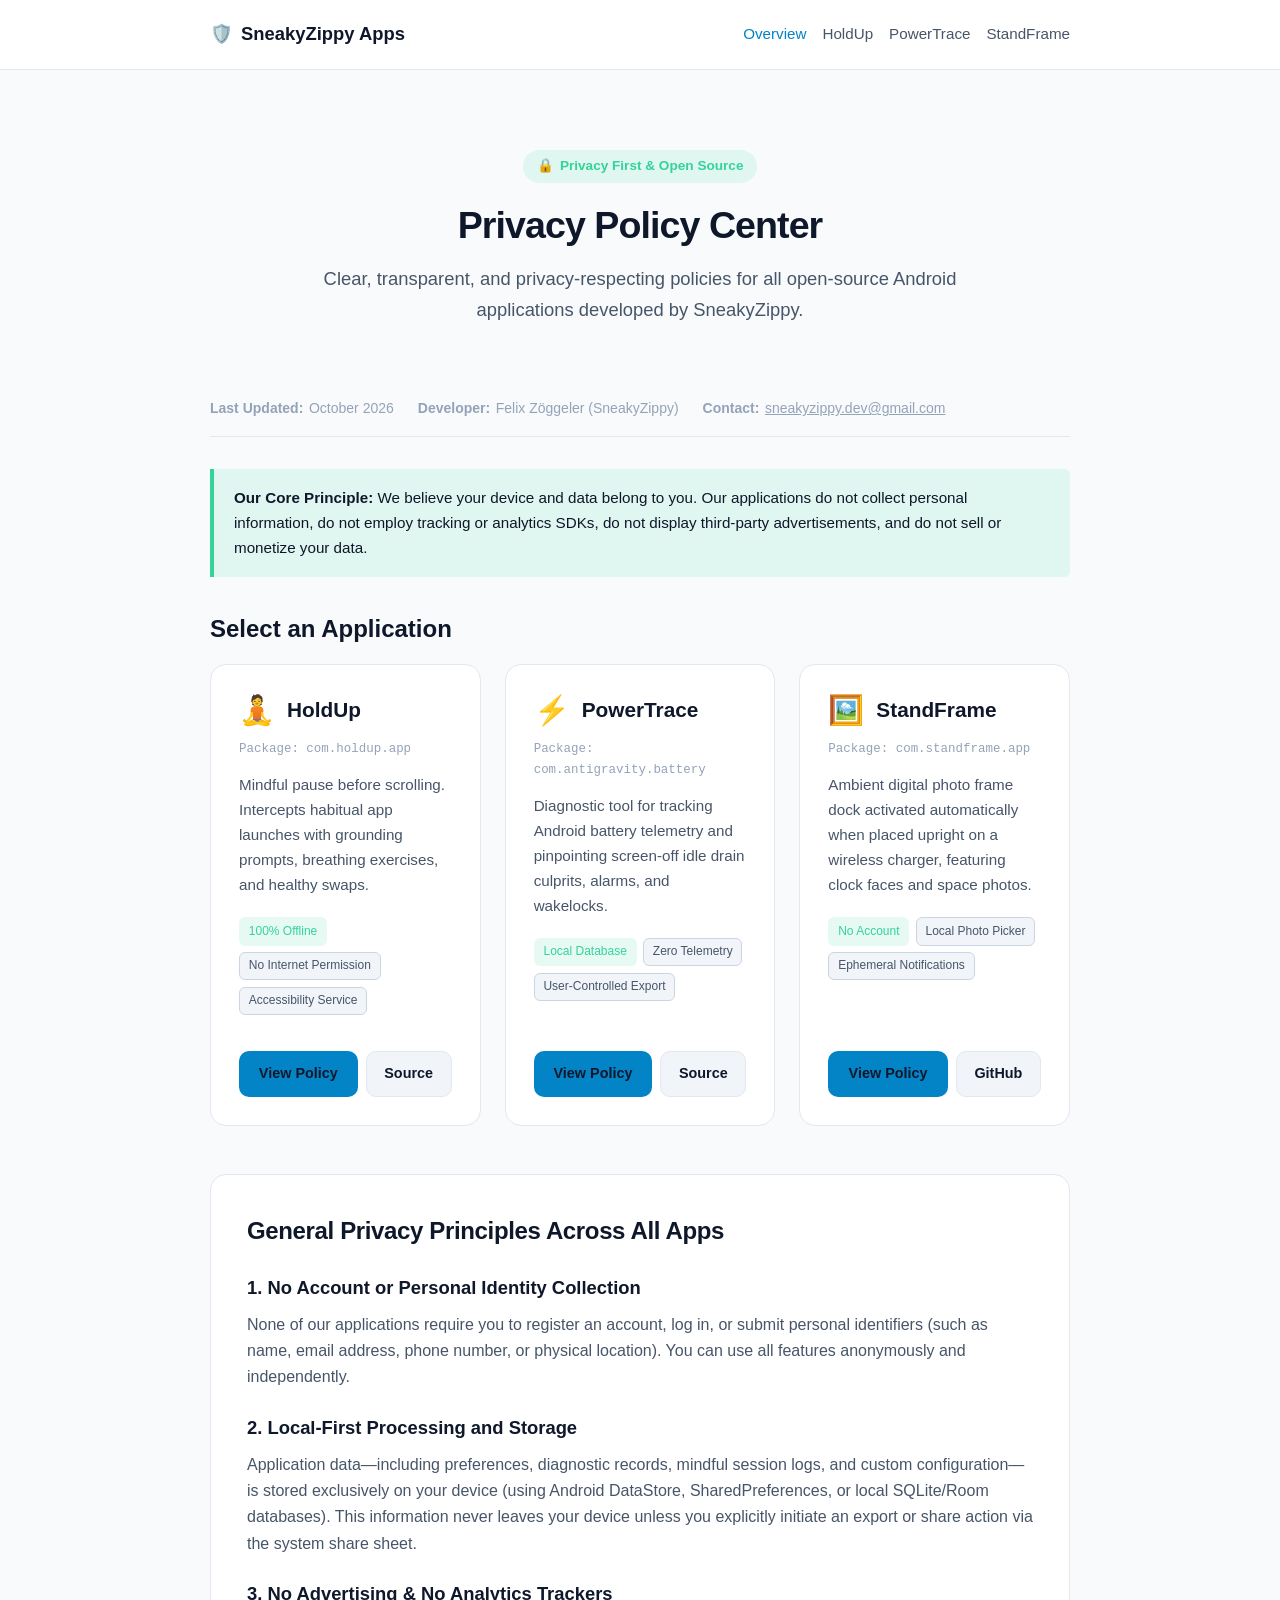
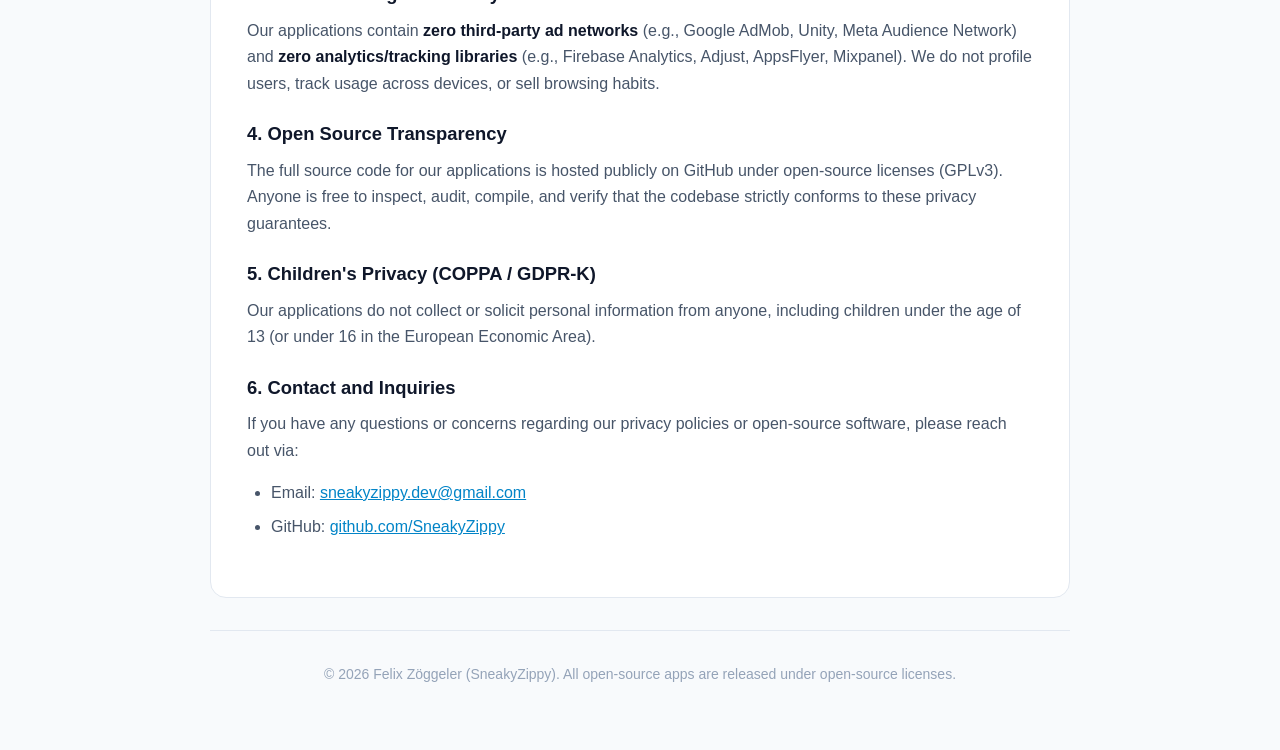
==== index.html @ 9aba6a36 "Set up privacy policy GitHub Page for HoldUp, PowerTrace, and StandFrame" ====
<!DOCTYPE html>
<html lang="en">
<head>
  <meta charset="UTF-8">
  <meta name="viewport" content="width=device-width, initial-scale=1.0">
  <title>Privacy Policies | SneakyZippy Apps</title>
  <meta name="description" content="Privacy policies for open-source Android applications developed by SneakyZippy. Privacy-first, local storage, zero tracking.">
  <link rel="stylesheet" href="style.css">
</head>
<body>

  <header class="site-header">
    <div class="header-container">
      <a href="index.html" class="brand">
        <span>🛡️</span>
        <span>SneakyZippy Apps</span>
      </a>
      <nav>
        <ul class="nav-links">
          <li><a href="index.html" class="active">Overview</a></li>
          <li><a href="holdup.html">HoldUp</a></li>
          <li><a href="powertrace.html">PowerTrace</a></li>
          <li><a href="standframe.html">StandFrame</a></li>
        </ul>
      </nav>
    </div>
  </header>

  <main class="container">
    <section class="hero">
      <div class="hero-pill">
        <span>🔒</span> Privacy First &amp; Open Source
      </div>
      <h1>Privacy Policy Center</h1>
      <p>
        Clear, transparent, and privacy-respecting policies for all open-source Android applications developed by SneakyZippy.
      </p>
    </section>

    <div class="meta-bar">
      <span><strong>Last Updated:</strong> October 2026</span>
      <span><strong>Developer:</strong> Felix Z&ouml;ggeler (SneakyZippy)</span>
      <span><strong>Contact:</strong> <a href="mailto:sneakyzippy.dev@gmail.com" style="color: inherit;">sneakyzippy.dev@gmail.com</a></span>
    </div>

    <div class="callout callout-success">
      <p>
        <strong>Our Core Principle:</strong> We believe your device and data belong to you. Our applications do not collect personal information, do not employ tracking or analytics SDKs, do not display third-party advertisements, and do not sell or monetize your data.
      </p>
    </div>

    <h2 style="font-size: 1.5rem; margin: 2rem 0 1rem;">Select an Application</h2>
    <div class="card-grid">

      <!-- HoldUp Card -->
      <article class="app-card">
        <div>
          <div class="app-card-header">
            <span class="app-icon">🧘</span>
            <div>
              <h3>HoldUp</h3>
            </div>
          </div>
          <div class="app-id">Package: com.holdup.app</div>
          <p class="app-desc">
            Mindful pause before scrolling. Intercepts habitual app launches with grounding prompts, breathing exercises, and healthy swaps.
          </p>
          <div class="app-badges">
            <span class="badge success">100% Offline</span>
            <span class="badge">No Internet Permission</span>
            <span class="badge">Accessibility Service</span>
          </div>
        </div>
        <div style="display: flex; gap: 0.5rem; margin-top: 1rem;">
          <a href="holdup.html" class="btn btn-primary" style="flex: 1;">View Policy</a>
          <a href="https://github.com/SneakyZippy/HoldUp" class="btn btn-secondary" target="_blank" rel="noopener">Source</a>
        </div>
      </article>

      <!-- PowerTrace Card -->
      <article class="app-card">
        <div>
          <div class="app-card-header">
            <span class="app-icon">⚡</span>
            <div>
              <h3>PowerTrace</h3>
            </div>
          </div>
          <div class="app-id">Package: com.antigravity.battery</div>
          <p class="app-desc">
            Diagnostic tool for tracking Android battery telemetry and pinpointing screen-off idle drain culprits, alarms, and wakelocks.
          </p>
          <div class="app-badges">
            <span class="badge success">Local Database</span>
            <span class="badge">Zero Telemetry</span>
            <span class="badge">User-Controlled Export</span>
          </div>
        </div>
        <div style="display: flex; gap: 0.5rem; margin-top: 1rem;">
          <a href="powertrace.html" class="btn btn-primary" style="flex: 1;">View Policy</a>
          <a href="https://github.com/SneakyZippy/PowerTrace" class="btn btn-secondary" target="_blank" rel="noopener">Source</a>
        </div>
      </article>

      <!-- StandFrame Card -->
      <article class="app-card">
        <div>
          <div class="app-card-header">
            <span class="app-icon">🖼️</span>
            <div>
              <h3>StandFrame</h3>
            </div>
          </div>
          <div class="app-id">Package: com.standframe.app</div>
          <p class="app-desc">
            Ambient digital photo frame dock activated automatically when placed upright on a wireless charger, featuring clock faces and space photos.
          </p>
          <div class="app-badges">
            <span class="badge success">No Account</span>
            <span class="badge">Local Photo Picker</span>
            <span class="badge">Ephemeral Notifications</span>
          </div>
        </div>
        <div style="display: flex; gap: 0.5rem; margin-top: 1rem;">
          <a href="standframe.html" class="btn btn-primary" style="flex: 1;">View Policy</a>
          <a href="https://github.com/SneakyZippy" class="btn btn-secondary" target="_blank" rel="noopener">GitHub</a>
        </div>
      </article>

    </div>

    <section class="content-box">
      <h2>General Privacy Principles Across All Apps</h2>

      <h3>1. No Account or Personal Identity Collection</h3>
      <p>
        None of our applications require you to register an account, log in, or submit personal identifiers (such as name, email address, phone number, or physical location). You can use all features anonymously and independently.
      </p>

      <h3>2. Local-First Processing and Storage</h3>
      <p>
        Application data—including preferences, diagnostic records, mindful session logs, and custom configuration—is stored exclusively on your device (using Android DataStore, SharedPreferences, or local SQLite/Room databases). This information never leaves your device unless you explicitly initiate an export or share action via the system share sheet.
      </p>

      <h3>3. No Advertising &amp; No Analytics Trackers</h3>
      <p>
        Our applications contain <strong>zero third-party ad networks</strong> (e.g., Google AdMob, Unity, Meta Audience Network) and <strong>zero analytics/tracking libraries</strong> (e.g., Firebase Analytics, Adjust, AppsFlyer, Mixpanel). We do not profile users, track usage across devices, or sell browsing habits.
      </p>

      <h3>4. Open Source Transparency</h3>
      <p>
        The full source code for our applications is hosted publicly on GitHub under open-source licenses (GPLv3). Anyone is free to inspect, audit, compile, and verify that the codebase strictly conforms to these privacy guarantees.
      </p>

      <h3>5. Children's Privacy (COPPA / GDPR-K)</h3>
      <p>
        Our applications do not collect or solicit personal information from anyone, including children under the age of 13 (or under 16 in the European Economic Area).
      </p>

      <h3>6. Contact and Inquiries</h3>
      <p>
        If you have any questions or concerns regarding our privacy policies or open-source software, please reach out via:
      </p>
      <ul>
        <li>Email: <a href="mailto:sneakyzippy.dev@gmail.com" style="color: var(--accent);">sneakyzippy.dev@gmail.com</a></li>
        <li>GitHub: <a href="https://github.com/SneakyZippy" target="_blank" rel="noopener" style="color: var(--accent);">github.com/SneakyZippy</a></li>
      </ul>
    </section>
  </main>

  <footer class="site-footer container">
    <p>&copy; 2026 Felix Z&ouml;ggeler (SneakyZippy). All open-source apps are released under open-source licenses.</p>
  </footer>

</body>
</html>
---- style.css ----
:root {
  --font-family: -apple-system, BlinkMacSystemFont, "Segoe UI", Roboto, Oxygen-Sans, Ubuntu, Cantarell, "Helvetica Neue", sans-serif;
  --bg-primary: #0f141c;
  --bg-surface: #182232;
  --bg-surface-elevated: #223046;
  --border-color: #2c3e55;
  --text-primary: #f0f4f8;
  --text-secondary: #9bb0c6;
  --text-muted: #62788e;
  --accent: #38bdf8;
  --accent-hover: #0284c7;
  --accent-soft: rgba(56, 189, 248, 0.12);
  --success: #34d399;
  --success-soft: rgba(52, 211, 153, 0.12);
  --badge-bg: #1e293b;
  --badge-border: #334155;
  --shadow: 0 4px 20px -2px rgba(0, 0, 0, 0.5);
  --radius-lg: 16px;
  --radius-md: 10px;
  --radius-sm: 6px;
  --max-width: 860px;
}

@media (prefers-color-scheme: light) {
  :root {
    --bg-primary: #f8fafc;
    --bg-surface: #ffffff;
    --bg-surface-elevated: #f1f5f9;
    --border-color: #e2e8f0;
    --text-primary: #0f172a;
    --text-secondary: #475569;
    --text-muted: #94a3b8;
    --accent: #0284c7;
    --accent-hover: #0369a1;
    --accent-soft: rgba(2, 132, 199, 0.08);
    --badge-bg: #f1f5f9;
    --badge-border: #cbd5e1;
    --shadow: 0 4px 20px -2px rgba(15, 23, 42, 0.08);
  }
}

*, *::before, *::after {
  box-sizing: border-box;
  margin: 0;
  padding: 0;
}

body {
  font-family: var(--font-family);
  background-color: var(--bg-primary);
  color: var(--text-primary);
  line-height: 1.65;
  -webkit-font-smoothing: antialiased;
  padding: 0 1.25rem 4rem;
}

.site-header {
  border-bottom: 1px solid var(--border-color);
  background-color: var(--bg-surface);
  margin: 0 -1.25rem 2.5rem;
  padding: 1.2rem 1.25rem;
}

.header-container {
  max-width: var(--max-width);
  margin: 0 auto;
  display: flex;
  justify-content: space-between;
  align-items: center;
  gap: 1rem;
}

.brand {
  font-weight: 700;
  font-size: 1.15rem;
  color: var(--text-primary);
  text-decoration: none;
  display: flex;
  align-items: center;
  gap: 0.5rem;
}

.brand:hover {
  color: var(--accent);
}

.nav-links {
  display: flex;
  gap: 1rem;
  align-items: center;
  list-style: none;
}

.nav-links a {
  color: var(--text-secondary);
  text-decoration: none;
  font-size: 0.95rem;
  font-weight: 500;
  transition: color 0.15s ease;
}

.nav-links a:hover,
.nav-links a.active {
  color: var(--accent);
}

.container {
  max-width: var(--max-width);
  margin: 0 auto;
}

.hero {
  text-align: center;
  padding: 2.5rem 0 3rem;
}

.hero-pill {
  display: inline-flex;
  align-items: center;
  gap: 0.4rem;
  font-size: 0.85rem;
  font-weight: 600;
  color: var(--success);
  background: var(--success-soft);
  padding: 0.35rem 0.85rem;
  border-radius: 9999px;
  margin-bottom: 1.25rem;
}

.hero h1 {
  font-size: 2.35rem;
  font-weight: 800;
  letter-spacing: -0.025em;
  line-height: 1.2;
  margin-bottom: 1rem;
}

.hero p {
  font-size: 1.15rem;
  color: var(--text-secondary);
  max-width: 640px;
  margin: 0 auto;
}

.meta-bar {
  display: flex;
  flex-wrap: wrap;
  gap: 0.75rem 1.5rem;
  font-size: 0.875rem;
  color: var(--text-muted);
  margin: 1.5rem 0 2rem;
  padding-bottom: 1rem;
  border-bottom: 1px solid var(--border-color);
}

.meta-bar span {
  display: inline-flex;
  align-items: center;
  gap: 0.35rem;
}

.card-grid {
  display: grid;
  grid-template-columns: repeat(auto-fit, minmax(260px, 1fr));
  gap: 1.5rem;
  margin-bottom: 3rem;
}

.app-card {
  background: var(--bg-surface);
  border: 1px solid var(--border-color);
  border-radius: var(--radius-lg);
  padding: 1.75rem;
  transition: transform 0.18s ease, border-color 0.18s ease, box-shadow 0.18s ease;
  display: flex;
  flex-direction: column;
  justify-content: space-between;
}

.app-card:hover {
  transform: translateY(-3px);
  border-color: var(--accent);
  box-shadow: var(--shadow);
}

.app-card-header {
  display: flex;
  align-items: center;
  gap: 0.75rem;
  margin-bottom: 0.75rem;
}

.app-icon {
  font-size: 1.8rem;
  line-height: 1;
}

.app-card h3 {
  font-size: 1.3rem;
  font-weight: 700;
}

.app-id {
  font-family: ui-monospace, SFMono-Regular, Menlo, Monaco, Consolas, monospace;
  font-size: 0.78rem;
  color: var(--text-muted);
  margin-bottom: 0.75rem;
}

.app-desc {
  font-size: 0.95rem;
  color: var(--text-secondary);
  margin-bottom: 1.25rem;
  flex-grow: 1;
}

.app-badges {
  display: flex;
  flex-wrap: wrap;
  gap: 0.4rem;
  margin-bottom: 1.25rem;
}

.badge {
  font-size: 0.75rem;
  font-weight: 500;
  padding: 0.2rem 0.55rem;
  border-radius: var(--radius-sm);
  background: var(--badge-bg);
  border: 1px solid var(--badge-border);
  color: var(--text-secondary);
}

.badge.success {
  background: var(--success-soft);
  color: var(--success);
  border-color: transparent;
}

.btn {
  display: inline-flex;
  align-items: center;
  justify-content: center;
  gap: 0.4rem;
  padding: 0.65rem 1.1rem;
  border-radius: var(--radius-md);
  font-weight: 600;
  font-size: 0.9rem;
  text-decoration: none;
  cursor: pointer;
  transition: background 0.15s ease, color 0.15s ease;
  border: none;
}

.btn-primary {
  background: var(--accent);
  color: #0f172a;
}

.btn-primary:hover {
  background: var(--accent-hover);
  color: #ffffff;
}

.btn-secondary {
  background: var(--bg-surface-elevated);
  color: var(--text-primary);
  border: 1px solid var(--border-color);
}

.btn-secondary:hover {
  border-color: var(--accent);
  color: var(--accent);
}

.content-box {
  background: var(--bg-surface);
  border: 1px solid var(--border-color);
  border-radius: var(--radius-lg);
  padding: 2.25rem;
  margin-bottom: 2rem;
}

.content-box h2 {
  font-size: 1.5rem;
  font-weight: 700;
  margin-top: 2rem;
  margin-bottom: 0.75rem;
  letter-spacing: -0.015em;
  color: var(--text-primary);
  display: flex;
  align-items: center;
  gap: 0.5rem;
}

.content-box h2:first-of-type {
  margin-top: 0;
}

.content-box h3 {
  font-size: 1.15rem;
  font-weight: 600;
  margin-top: 1.4rem;
  margin-bottom: 0.5rem;
}

.content-box p {
  color: var(--text-secondary);
  margin-bottom: 1rem;
}

.content-box ul,
.content-box ol {
  color: var(--text-secondary);
  padding-left: 1.5rem;
  margin-bottom: 1.25rem;
}

.content-box li {
  margin-bottom: 0.5rem;
}

.content-box strong {
  color: var(--text-primary);
}

.content-box code {
  font-family: ui-monospace, SFMono-Regular, Menlo, Monaco, Consolas, monospace;
  font-size: 0.88em;
  background: var(--badge-bg);
  padding: 0.15em 0.4em;
  border-radius: 4px;
  border: 1px solid var(--badge-border);
}

.callout {
  background: var(--accent-soft);
  border-left: 4px solid var(--accent);
  padding: 1rem 1.25rem;
  border-radius: 0 var(--radius-sm) var(--radius-sm) 0;
  margin: 1.25rem 0;
}

.callout p {
  color: var(--text-primary);
  margin: 0;
  font-size: 0.95rem;
}

.callout-success {
  background: var(--success-soft);
  border-left-color: var(--success);
}

.site-footer {
  text-align: center;
  padding-top: 2rem;
  border-top: 1px solid var(--border-color);
  color: var(--text-muted);
  font-size: 0.875rem;
}

.site-footer a {
  color: var(--text-secondary);
  text-decoration: none;
}

.site-footer a:hover {
  color: var(--accent);
}

.back-link {
  display: inline-flex;
  align-items: center;
  gap: 0.35rem;
  color: var(--accent);
  text-decoration: none;
  font-size: 0.9rem;
  font-weight: 500;
  margin-bottom: 1.5rem;
}

.back-link:hover {
  text-decoration: underline;
}

table {
  width: 100%;
  border-collapse: collapse;
  margin: 1.25rem 0;
  font-size: 0.9rem;
}

th, td {
  padding: 0.75rem 1rem;
  text-align: left;
  border-bottom: 1px solid var(--border-color);
}

th {
  background: var(--bg-surface-elevated);
  color: var(--text-primary);
  font-weight: 600;
}

td {
  color: var(--text-secondary);
}

@media (max-width: 640px) {
  .hero h1 {
    font-size: 1.85rem;
  }
  .content-box {
    padding: 1.5rem;
  }
  .header-container {
    flex-direction: column;
    align-items: flex-start;
  }
  .nav-links {
    flex-wrap: wrap;
  }
}
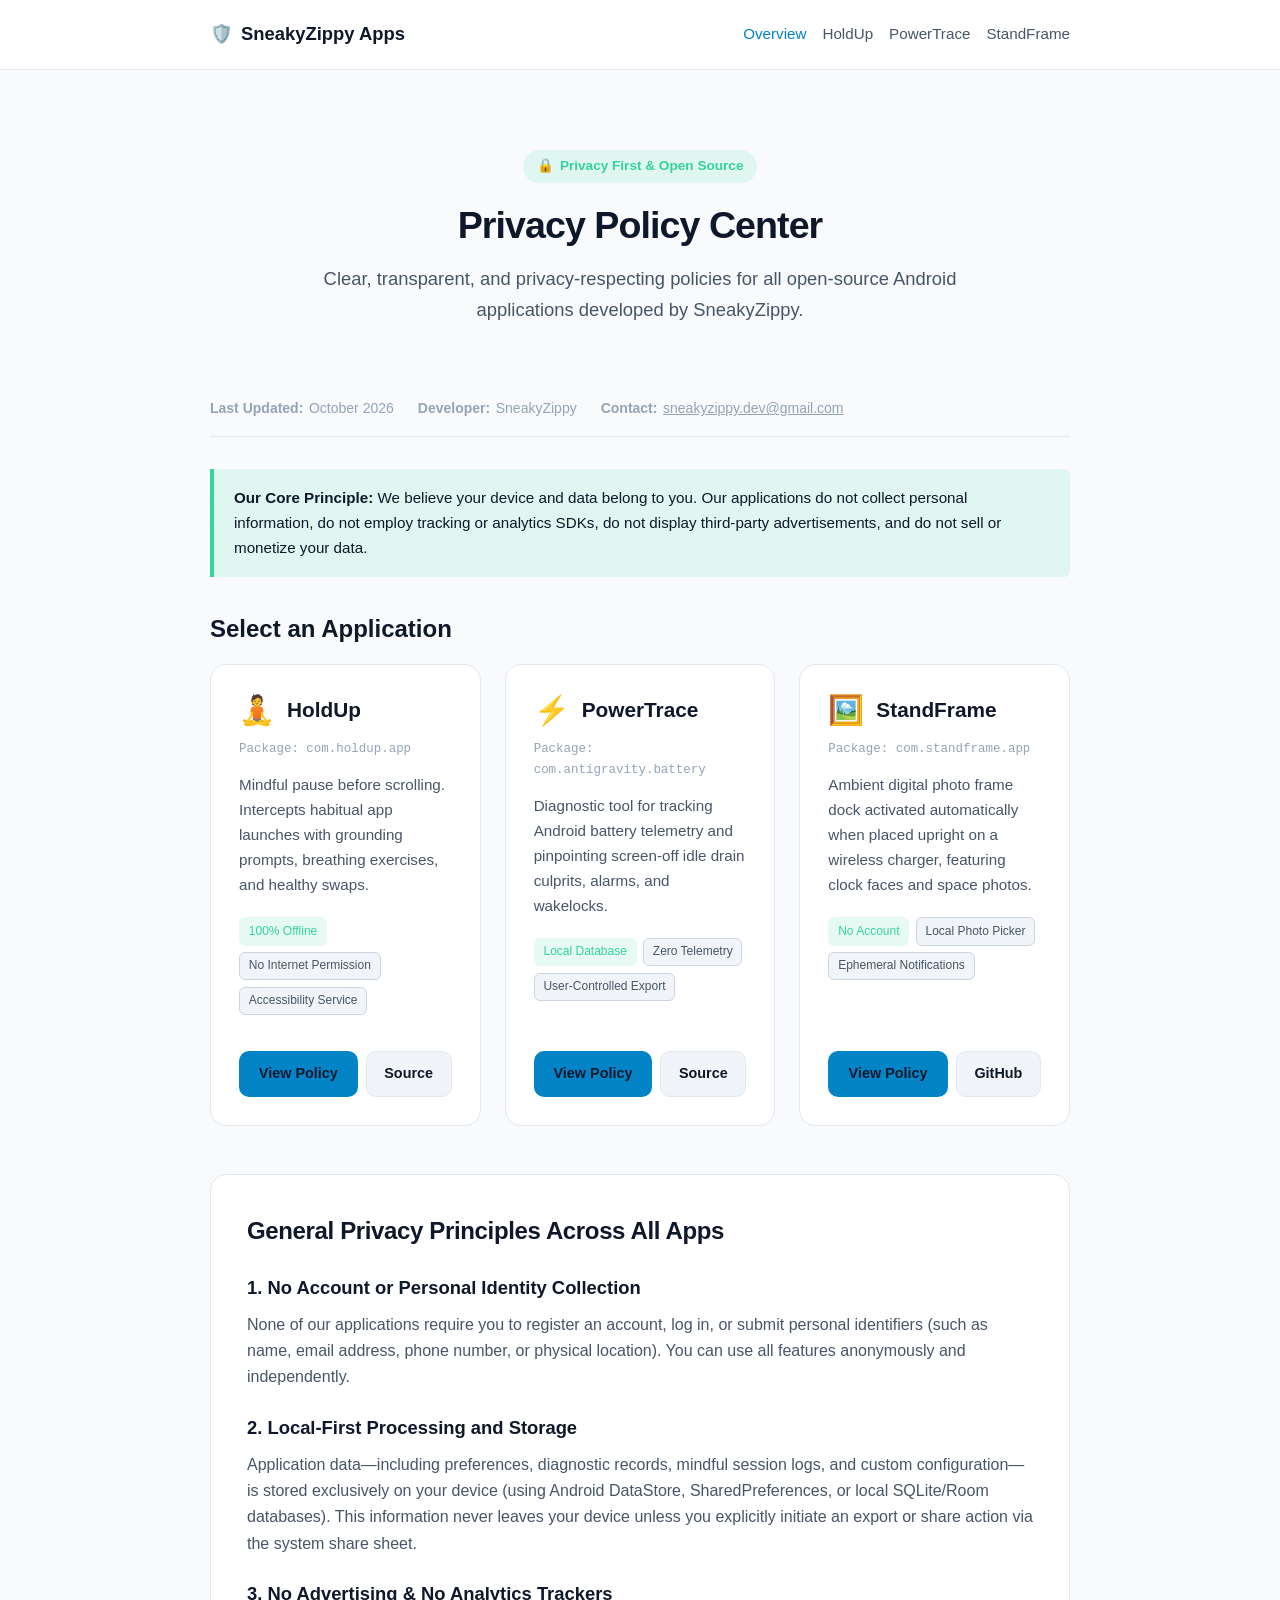
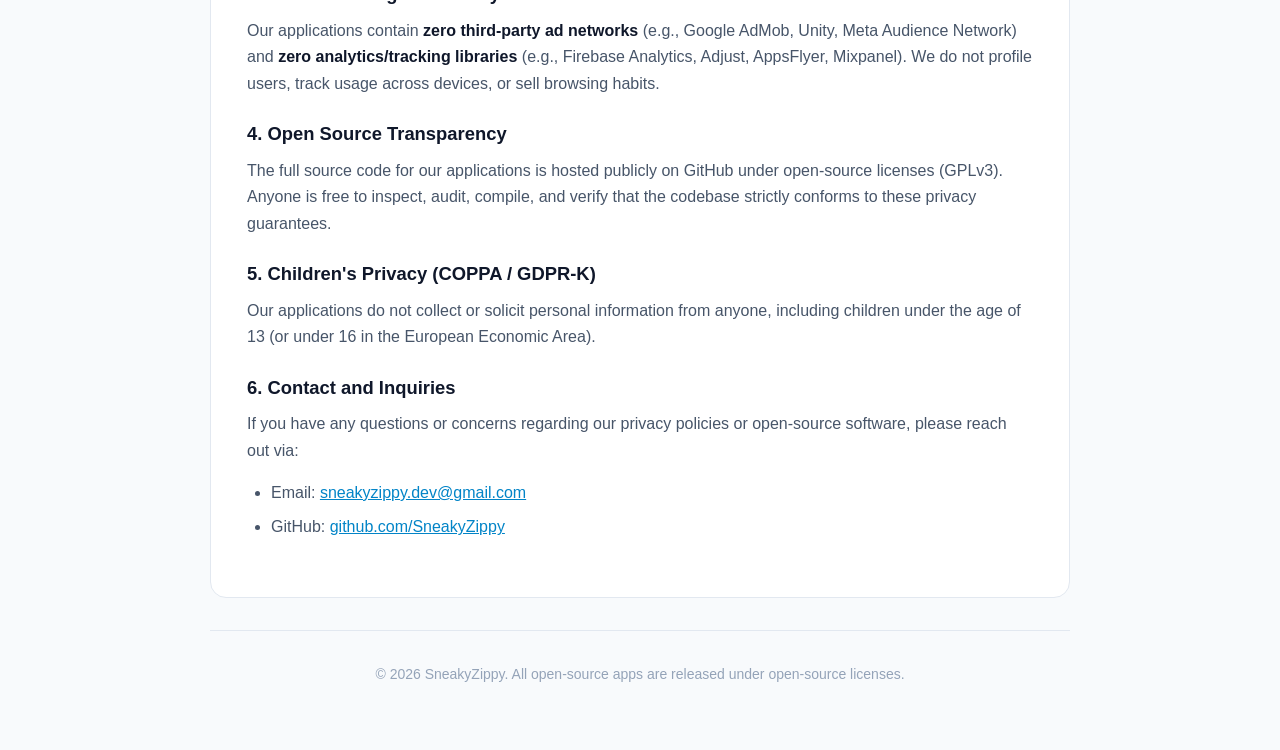
==== commit 16166170: "Display SneakyZippy, add SVG shield favicon and print styling" ====
--- a/index.html
+++ b/index.html
@@ -5,6 +5,7 @@
   <meta name="viewport" content="width=device-width, initial-scale=1.0">
   <title>Privacy Policies | SneakyZippy Apps</title>
   <meta name="description" content="Privacy policies for open-source Android applications developed by SneakyZippy. Privacy-first, local storage, zero tracking.">
+  <link rel="icon" href="data:image/svg+xml,<svg xmlns=%22http://www.w3.org/2000/svg%22 viewBox=%220 0 100 100%22><text y=%22.9em%22 font-size=%2290%22>🛡️</text></svg>">
   <link rel="stylesheet" href="style.css">
 </head>
 <body>
@@ -39,7 +40,7 @@
 
     <div class="meta-bar">
       <span><strong>Last Updated:</strong> October 2026</span>
-      <span><strong>Developer:</strong> Felix Z&ouml;ggeler (SneakyZippy)</span>
+      <span><strong>Developer:</strong> SneakyZippy</span>
       <span><strong>Contact:</strong> <a href="mailto:sneakyzippy.dev@gmail.com" style="color: inherit;">sneakyzippy.dev@gmail.com</a></span>
     </div>
 
@@ -169,7 +170,7 @@
   </main>
 
   <footer class="site-footer container">
-    <p>&copy; 2026 Felix Z&ouml;ggeler (SneakyZippy). All open-source apps are released under open-source licenses.</p>
+    <p>&copy; 2026 SneakyZippy. All open-source apps are released under open-source licenses.</p>
   </footer>
 
 </body>
--- a/style.css
+++ b/style.css
@@ -422,3 +422,23 @@
     flex-wrap: wrap;
   }
 }
+
+@media print {
+  body {
+    background: #ffffff !important;
+    color: #000000 !important;
+    padding: 0;
+  }
+  .site-header, .back-link, .app-badges, .btn, .site-footer {
+    display: none !important;
+  }
+  .content-box {
+    border: none !important;
+    box-shadow: none !important;
+    padding: 0 !important;
+  }
+  a {
+    color: #000000 !important;
+    text-decoration: underline;
+  }
+}
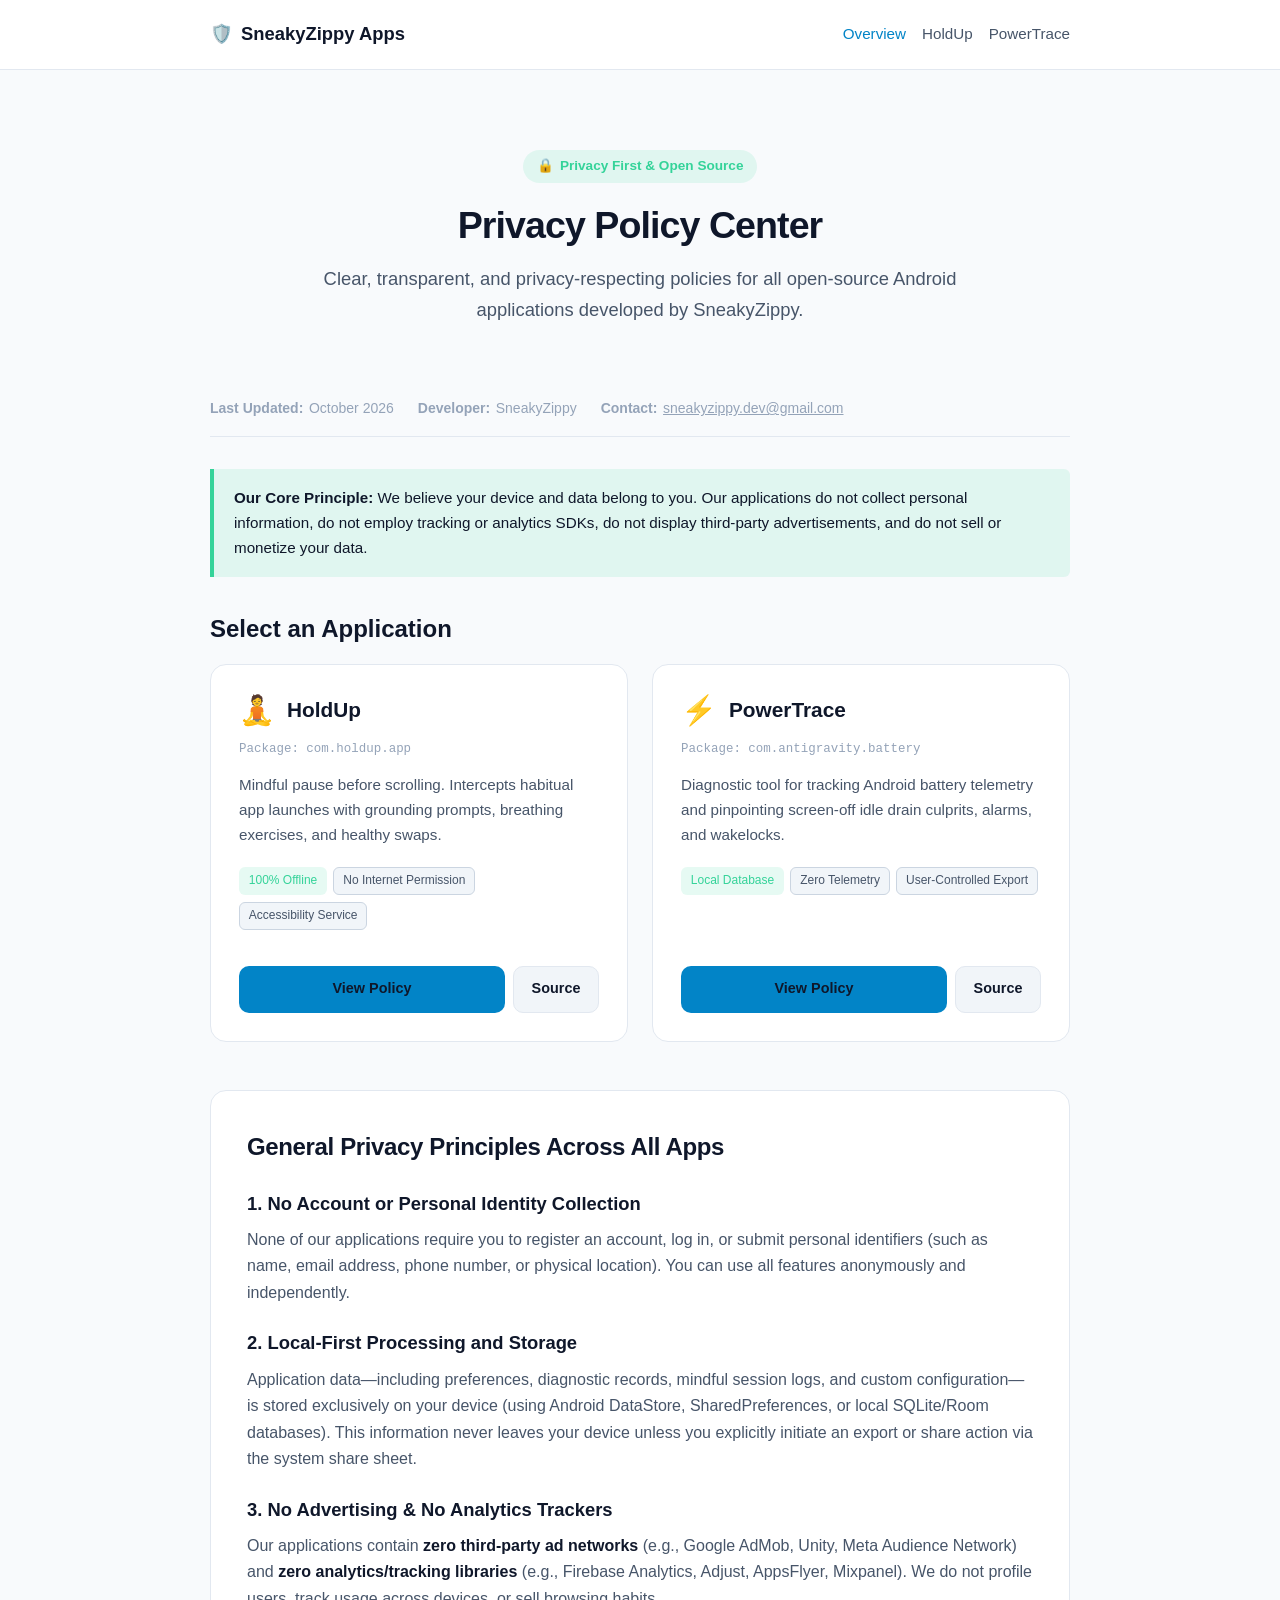
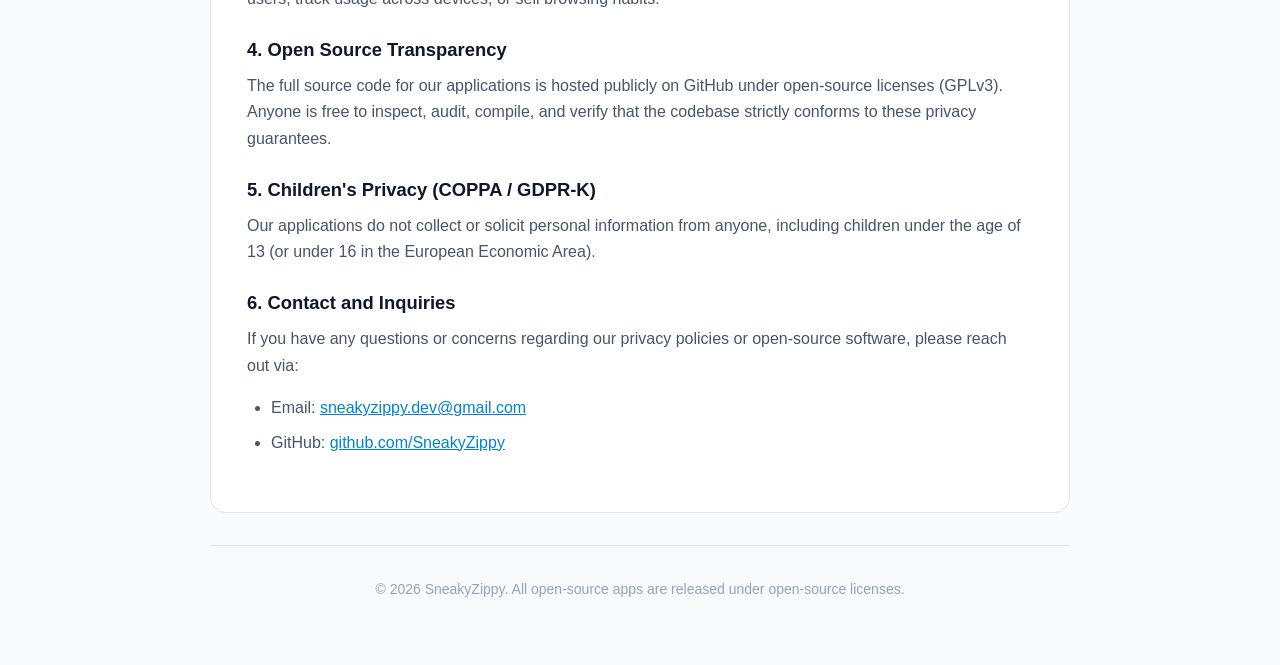
==== commit a950d6ce: "Remove unpublished StandFrame (Pixelstand) from public privacy policies" ====
--- a/index.html
+++ b/index.html
@@ -21,7 +21,6 @@
           <li><a href="index.html" class="active">Overview</a></li>
           <li><a href="holdup.html">HoldUp</a></li>
           <li><a href="powertrace.html">PowerTrace</a></li>
-          <li><a href="standframe.html">StandFrame</a></li>
         </ul>
       </nav>
     </div>
@@ -103,31 +102,6 @@
         </div>
       </article>
 
-      <!-- StandFrame Card -->
-      <article class="app-card">
-        <div>
-          <div class="app-card-header">
-            <span class="app-icon">🖼️</span>
-            <div>
-              <h3>StandFrame</h3>
-            </div>
-          </div>
-          <div class="app-id">Package: com.standframe.app</div>
-          <p class="app-desc">
-            Ambient digital photo frame dock activated automatically when placed upright on a wireless charger, featuring clock faces and space photos.
-          </p>
-          <div class="app-badges">
-            <span class="badge success">No Account</span>
-            <span class="badge">Local Photo Picker</span>
-            <span class="badge">Ephemeral Notifications</span>
-          </div>
-        </div>
-        <div style="display: flex; gap: 0.5rem; margin-top: 1rem;">
-          <a href="standframe.html" class="btn btn-primary" style="flex: 1;">View Policy</a>
-          <a href="https://github.com/SneakyZippy" class="btn btn-secondary" target="_blank" rel="noopener">GitHub</a>
-        </div>
-      </article>
-
     </div>
 
     <section class="content-box">
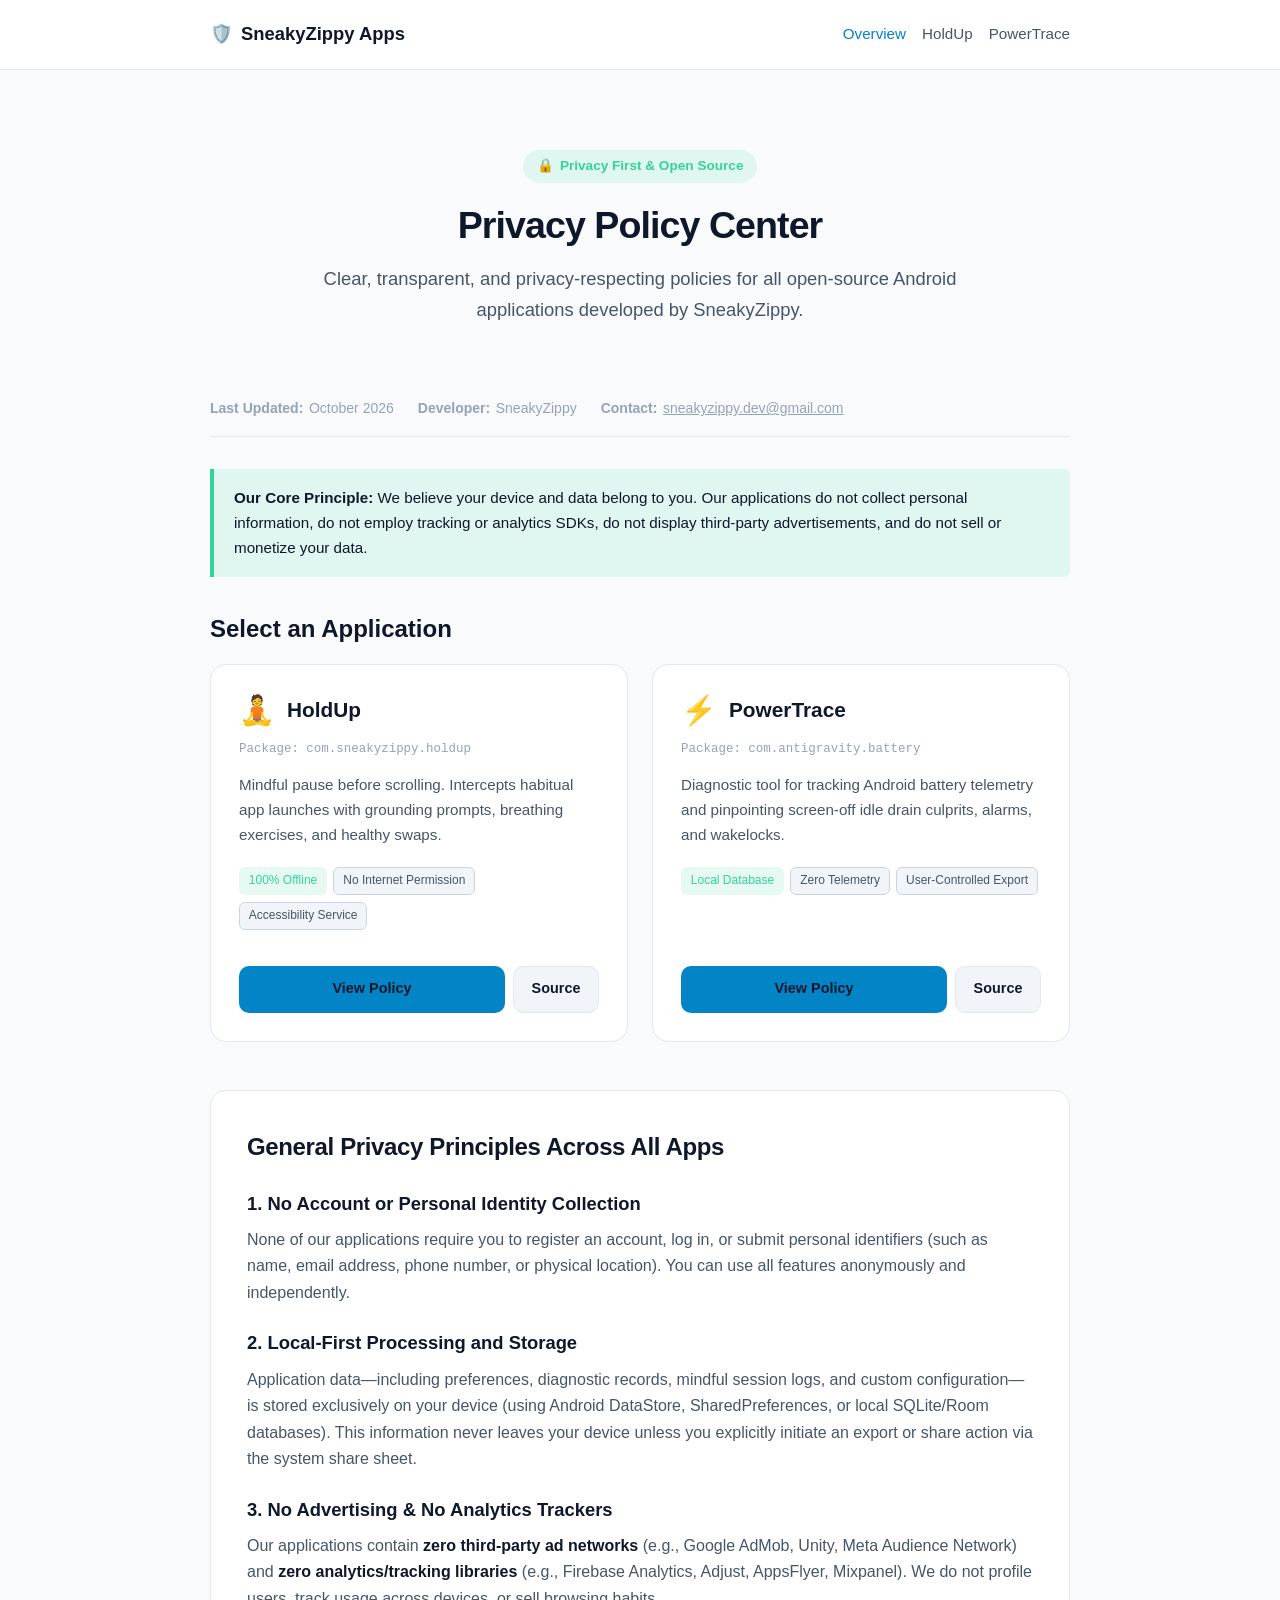
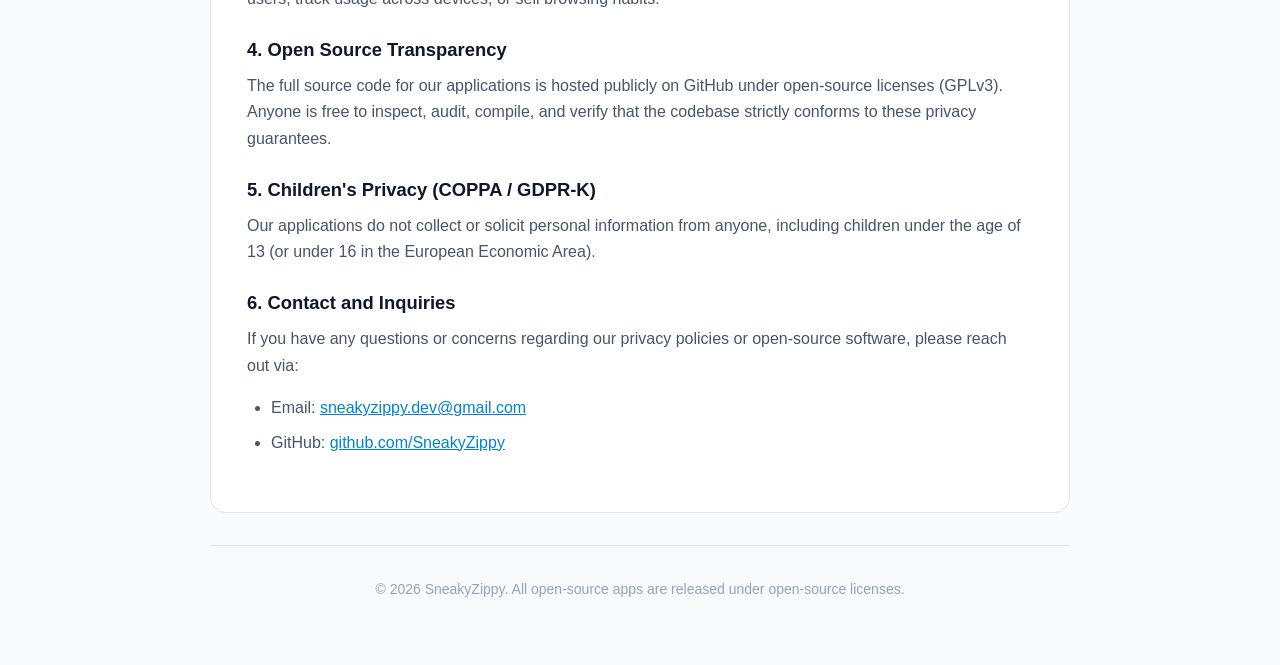
==== commit 7d753ab0: "Update HoldUp package ID to com.sneakyzippy.holdup" ====
--- a/index.html
+++ b/index.html
@@ -61,7 +61,7 @@
               <h3>HoldUp</h3>
             </div>
           </div>
-          <div class="app-id">Package: com.holdup.app</div>
+          <div class="app-id">Package: com.sneakyzippy.holdup</div>
           <p class="app-desc">
             Mindful pause before scrolling. Intercepts habitual app launches with grounding prompts, breathing exercises, and healthy swaps.
           </p>
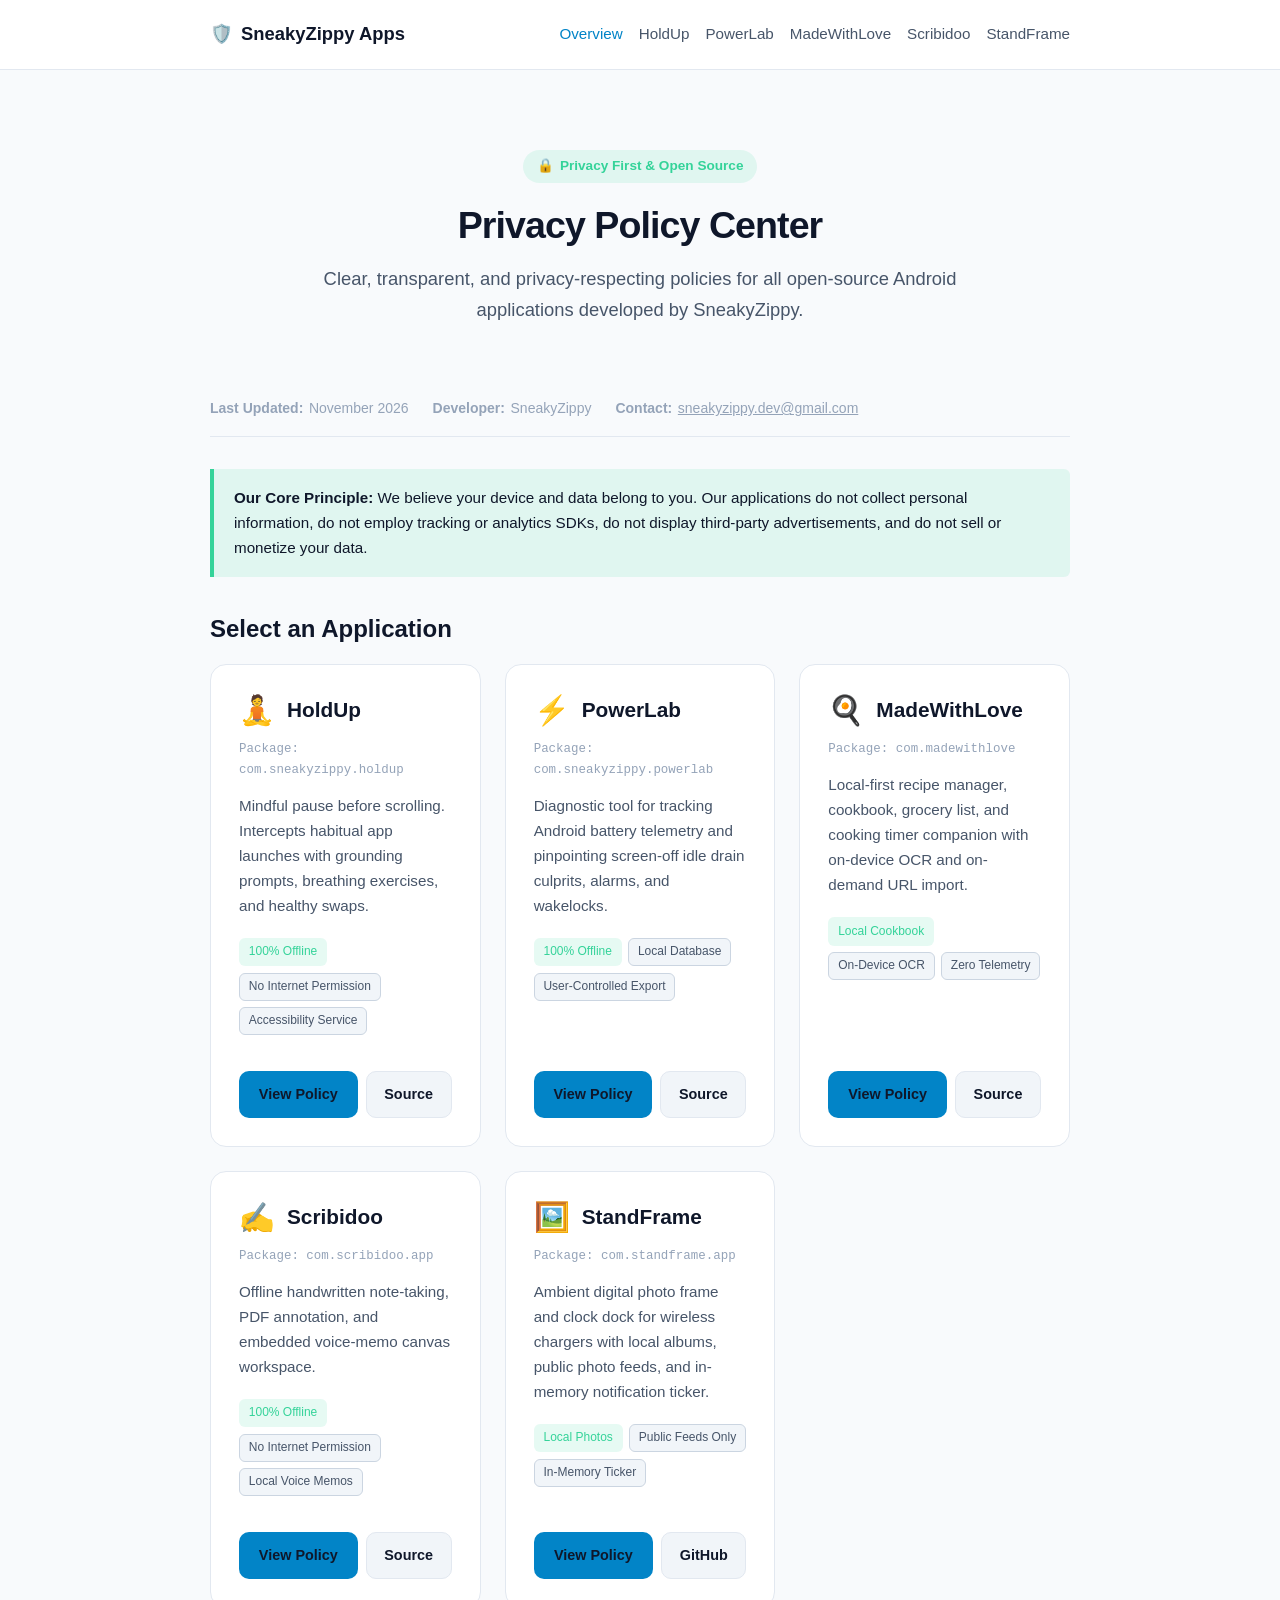
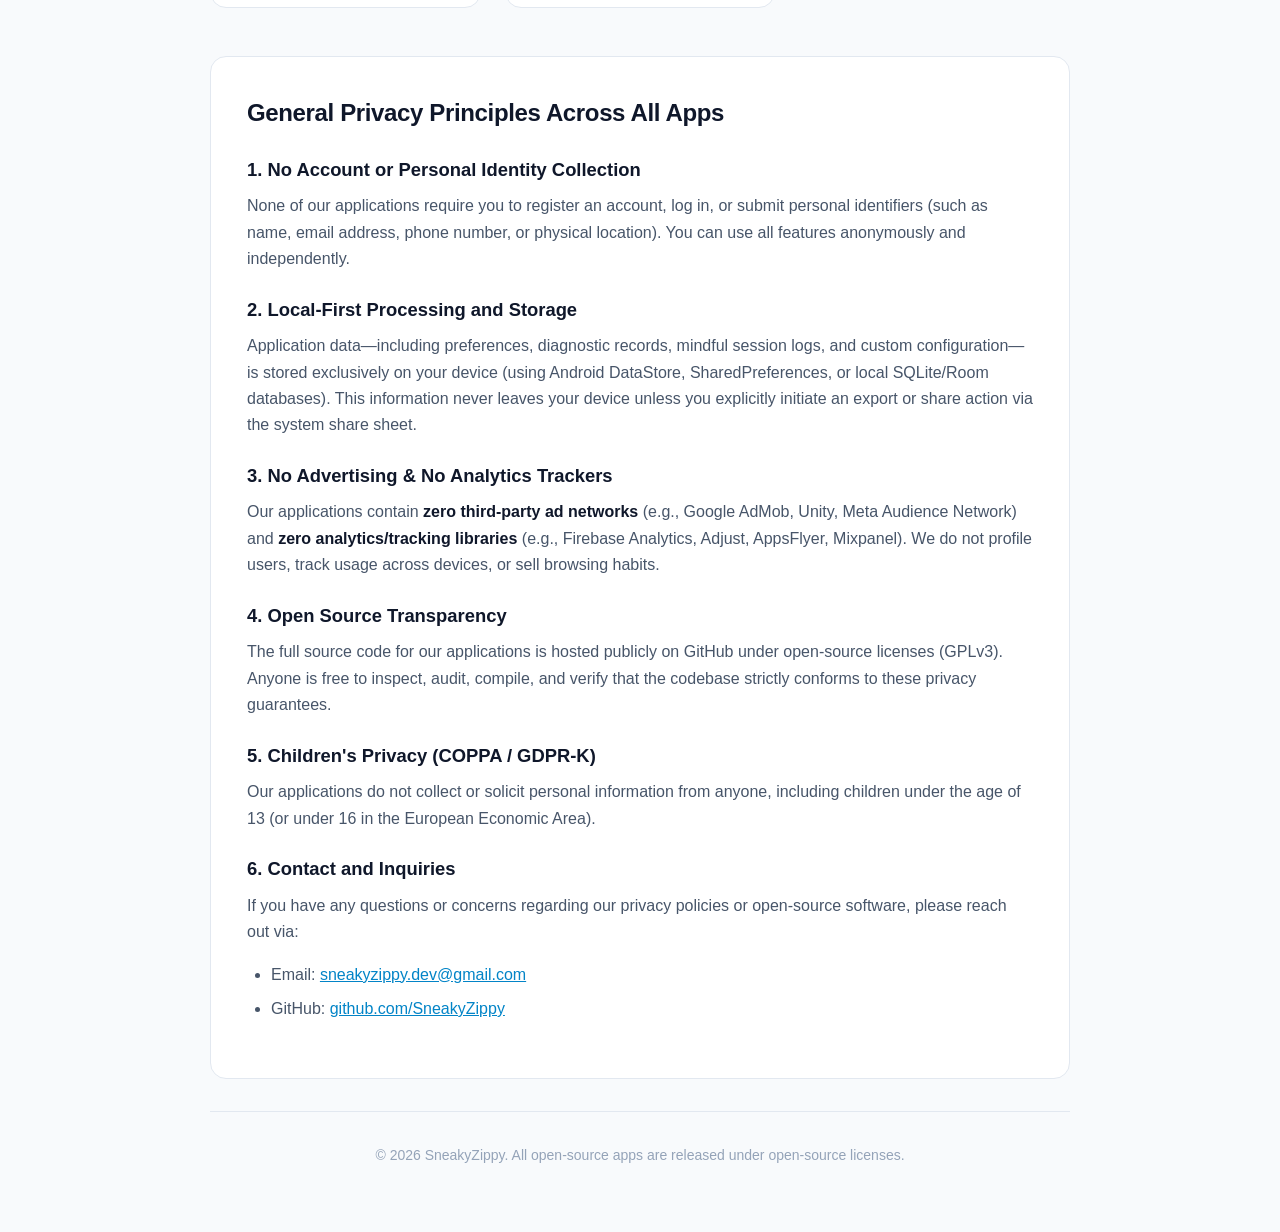
==== commit 02907227: "Update privacy policies for all 5 apps (HoldUp, PowerLab, MadeWithLove, Scribidoo, StandFrame)" ====
--- a/index.html
+++ b/index.html
@@ -20,7 +20,10 @@
         <ul class="nav-links">
           <li><a href="index.html" class="active">Overview</a></li>
           <li><a href="holdup.html">HoldUp</a></li>
-          <li><a href="powertrace.html">PowerTrace</a></li>
+          <li><a href="powerlab.html">PowerLab</a></li>
+          <li><a href="madewithlove.html">MadeWithLove</a></li>
+          <li><a href="scribidoo.html">Scribidoo</a></li>
+          <li><a href="standframe.html">StandFrame</a></li>
         </ul>
       </nav>
     </div>
@@ -38,7 +41,7 @@
     </section>
 
     <div class="meta-bar">
-      <span><strong>Last Updated:</strong> October 2026</span>
+      <span><strong>Last Updated:</strong> November 2026</span>
       <span><strong>Developer:</strong> SneakyZippy</span>
       <span><strong>Contact:</strong> <a href="mailto:sneakyzippy.dev@gmail.com" style="color: inherit;">sneakyzippy.dev@gmail.com</a></span>
     </div>
@@ -77,28 +80,103 @@
         </div>
       </article>
 
-      <!-- PowerTrace Card -->
+      <!-- PowerLab Card -->
       <article class="app-card">
         <div>
           <div class="app-card-header">
             <span class="app-icon">⚡</span>
             <div>
-              <h3>PowerTrace</h3>
-            </div>
-          </div>
-          <div class="app-id">Package: com.antigravity.battery</div>
+              <h3>PowerLab</h3>
+            </div>
+          </div>
+          <div class="app-id">Package: com.sneakyzippy.powerlab</div>
           <p class="app-desc">
             Diagnostic tool for tracking Android battery telemetry and pinpointing screen-off idle drain culprits, alarms, and wakelocks.
           </p>
           <div class="app-badges">
-            <span class="badge success">Local Database</span>
+            <span class="badge success">100% Offline</span>
+            <span class="badge">Local Database</span>
+            <span class="badge">User-Controlled Export</span>
+          </div>
+        </div>
+        <div style="display: flex; gap: 0.5rem; margin-top: 1rem;">
+          <a href="powerlab.html" class="btn btn-primary" style="flex: 1;">View Policy</a>
+          <a href="https://github.com/SneakyZippy/PowerLab" class="btn btn-secondary" target="_blank" rel="noopener">Source</a>
+        </div>
+      </article>
+
+      <!-- MadeWithLove Card -->
+      <article class="app-card">
+        <div>
+          <div class="app-card-header">
+            <span class="app-icon">🍳</span>
+            <div>
+              <h3>MadeWithLove</h3>
+            </div>
+          </div>
+          <div class="app-id">Package: com.madewithlove</div>
+          <p class="app-desc">
+            Local-first recipe manager, cookbook, grocery list, and cooking timer companion with on-device OCR and on-demand URL import.
+          </p>
+          <div class="app-badges">
+            <span class="badge success">Local Cookbook</span>
+            <span class="badge">On-Device OCR</span>
             <span class="badge">Zero Telemetry</span>
-            <span class="badge">User-Controlled Export</span>
-          </div>
-        </div>
-        <div style="display: flex; gap: 0.5rem; margin-top: 1rem;">
-          <a href="powertrace.html" class="btn btn-primary" style="flex: 1;">View Policy</a>
-          <a href="https://github.com/SneakyZippy/PowerTrace" class="btn btn-secondary" target="_blank" rel="noopener">Source</a>
+          </div>
+        </div>
+        <div style="display: flex; gap: 0.5rem; margin-top: 1rem;">
+          <a href="madewithlove.html" class="btn btn-primary" style="flex: 1;">View Policy</a>
+          <a href="https://github.com/SneakyZippy/MadeWithLove" class="btn btn-secondary" target="_blank" rel="noopener">Source</a>
+        </div>
+      </article>
+
+      <!-- Scribidoo Card -->
+      <article class="app-card">
+        <div>
+          <div class="app-card-header">
+            <span class="app-icon">✍️</span>
+            <div>
+              <h3>Scribidoo</h3>
+            </div>
+          </div>
+          <div class="app-id">Package: com.scribidoo.app</div>
+          <p class="app-desc">
+            Offline handwritten note-taking, PDF annotation, and embedded voice-memo canvas workspace.
+          </p>
+          <div class="app-badges">
+            <span class="badge success">100% Offline</span>
+            <span class="badge">No Internet Permission</span>
+            <span class="badge">Local Voice Memos</span>
+          </div>
+        </div>
+        <div style="display: flex; gap: 0.5rem; margin-top: 1rem;">
+          <a href="scribidoo.html" class="btn btn-primary" style="flex: 1;">View Policy</a>
+          <a href="https://github.com/SneakyZippy/Scribidoo" class="btn btn-secondary" target="_blank" rel="noopener">Source</a>
+        </div>
+      </article>
+
+      <!-- StandFrame Card -->
+      <article class="app-card">
+        <div>
+          <div class="app-card-header">
+            <span class="app-icon">🖼️</span>
+            <div>
+              <h3>StandFrame</h3>
+            </div>
+          </div>
+          <div class="app-id">Package: com.standframe.app</div>
+          <p class="app-desc">
+            Ambient digital photo frame and clock dock for wireless chargers with local albums, public photo feeds, and in-memory notification ticker.
+          </p>
+          <div class="app-badges">
+            <span class="badge success">Local Photos</span>
+            <span class="badge">Public Feeds Only</span>
+            <span class="badge">In-Memory Ticker</span>
+          </div>
+        </div>
+        <div style="display: flex; gap: 0.5rem; margin-top: 1rem;">
+          <a href="standframe.html" class="btn btn-primary" style="flex: 1;">View Policy</a>
+          <a href="https://github.com/SneakyZippy" class="btn btn-secondary" target="_blank" rel="noopener">GitHub</a>
         </div>
       </article>
 
--- a/style.css
+++ b/style.css
@@ -86,6 +86,7 @@
 
 .nav-links {
   display: flex;
+  flex-wrap: wrap;
   gap: 1rem;
   align-items: center;
   list-style: none;
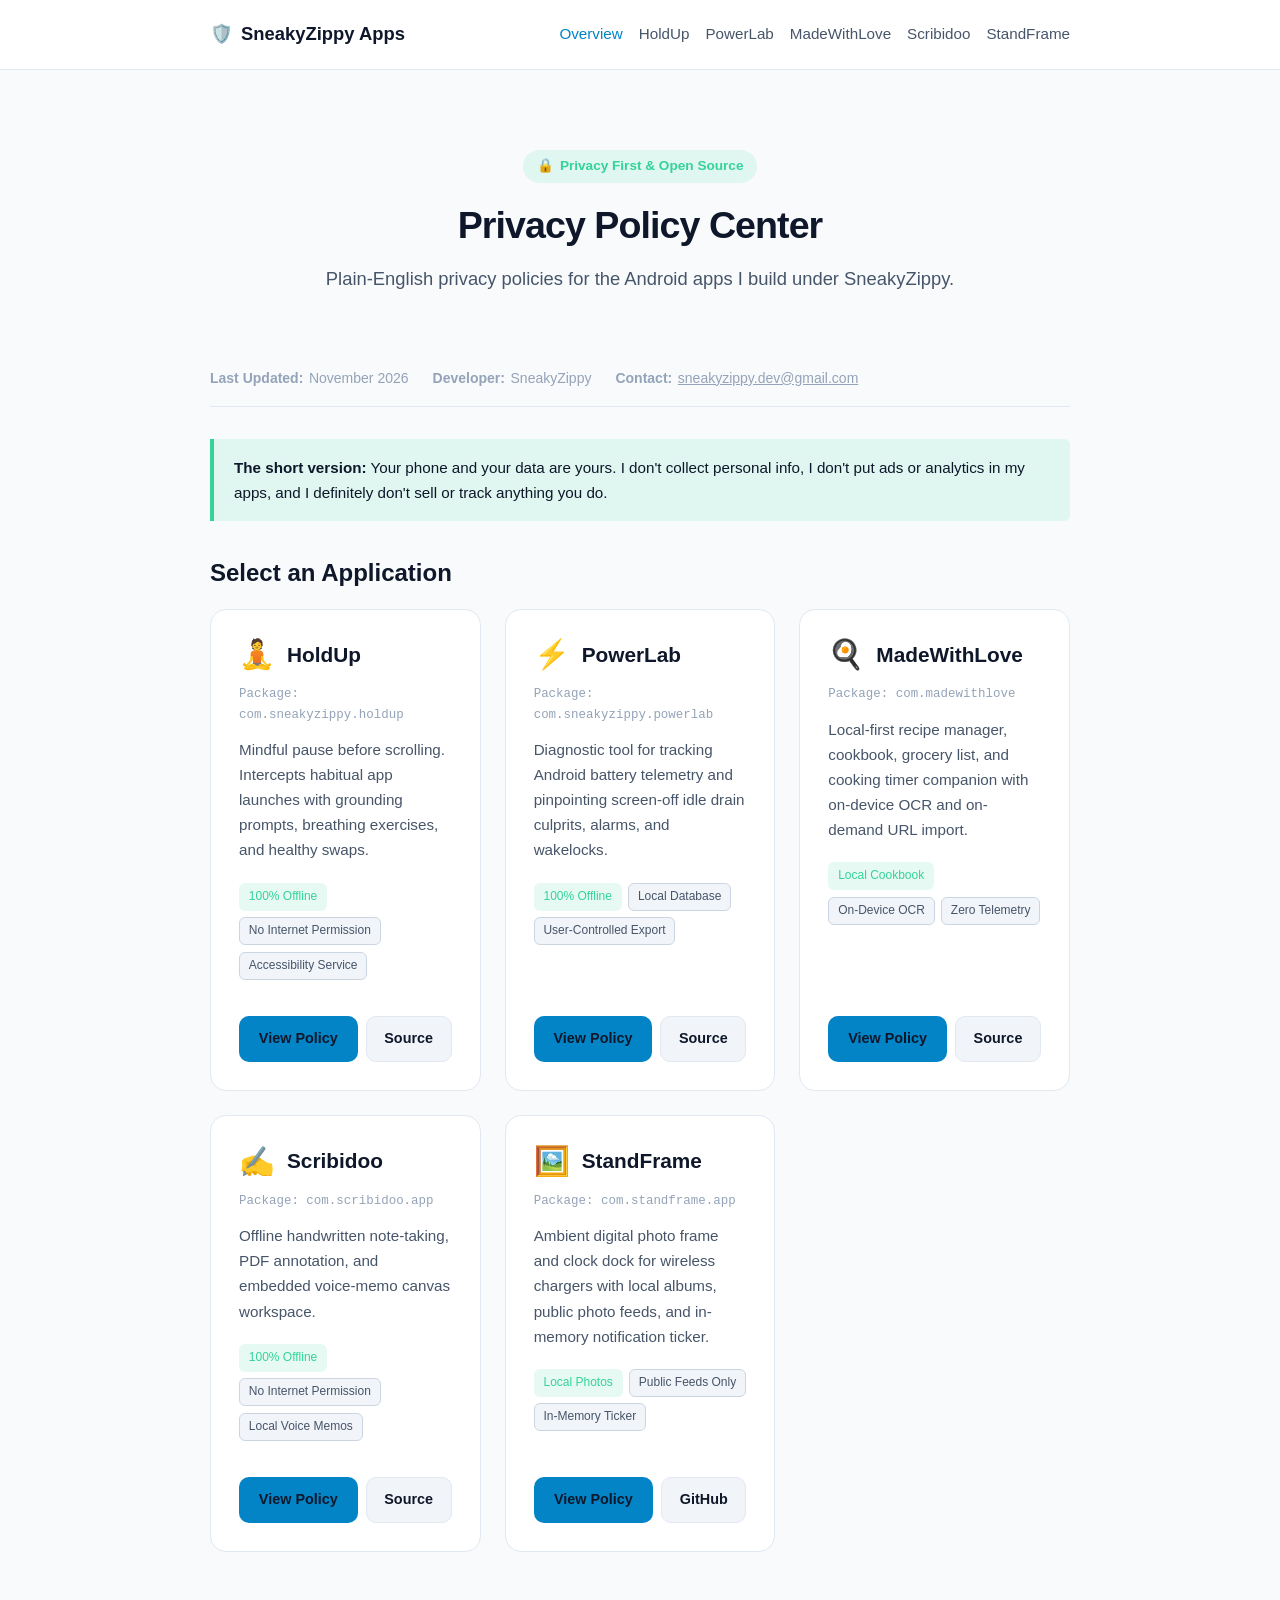
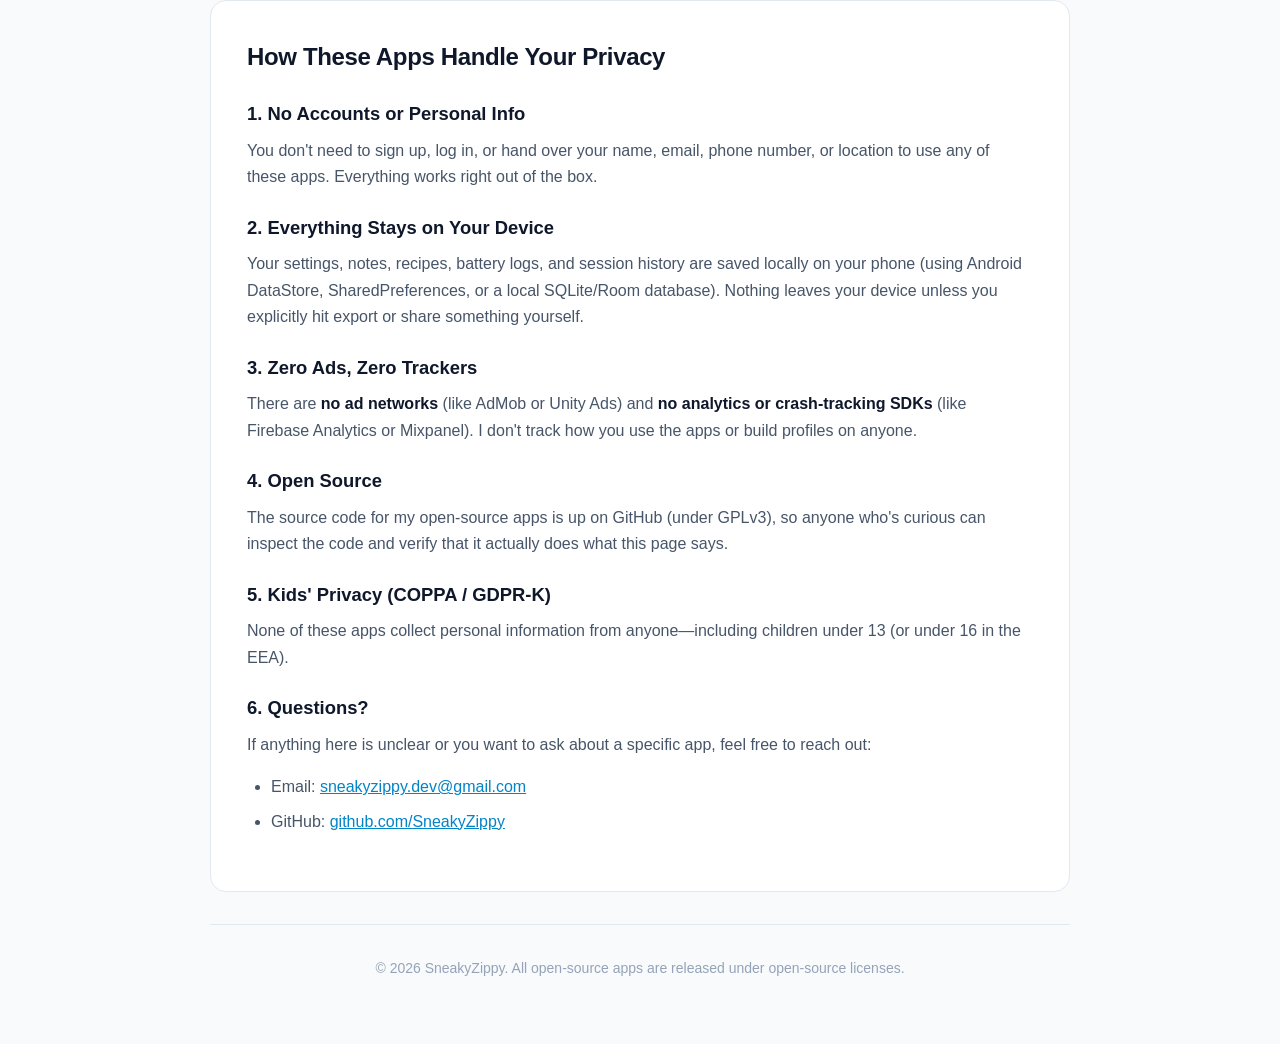
==== commit 678fcf62: "Use natural solo-developer tone in index.html" ====
--- a/index.html
+++ b/index.html
@@ -36,7 +36,7 @@
       </div>
       <h1>Privacy Policy Center</h1>
       <p>
-        Clear, transparent, and privacy-respecting policies for all open-source Android applications developed by SneakyZippy.
+        Plain-English privacy policies for the Android apps I build under SneakyZippy.
       </p>
     </section>
 
@@ -48,7 +48,7 @@
 
     <div class="callout callout-success">
       <p>
-        <strong>Our Core Principle:</strong> We believe your device and data belong to you. Our applications do not collect personal information, do not employ tracking or analytics SDKs, do not display third-party advertisements, and do not sell or monetize your data.
+        <strong>The short version:</strong> Your phone and your data are yours. I don't collect personal info, I don't put ads or analytics in my apps, and I definitely don't sell or track anything you do.
       </p>
     </div>
 
@@ -183,36 +183,36 @@
     </div>
 
     <section class="content-box">
-      <h2>General Privacy Principles Across All Apps</h2>
-
-      <h3>1. No Account or Personal Identity Collection</h3>
-      <p>
-        None of our applications require you to register an account, log in, or submit personal identifiers (such as name, email address, phone number, or physical location). You can use all features anonymously and independently.
-      </p>
-
-      <h3>2. Local-First Processing and Storage</h3>
-      <p>
-        Application data—including preferences, diagnostic records, mindful session logs, and custom configuration—is stored exclusively on your device (using Android DataStore, SharedPreferences, or local SQLite/Room databases). This information never leaves your device unless you explicitly initiate an export or share action via the system share sheet.
-      </p>
-
-      <h3>3. No Advertising &amp; No Analytics Trackers</h3>
-      <p>
-        Our applications contain <strong>zero third-party ad networks</strong> (e.g., Google AdMob, Unity, Meta Audience Network) and <strong>zero analytics/tracking libraries</strong> (e.g., Firebase Analytics, Adjust, AppsFlyer, Mixpanel). We do not profile users, track usage across devices, or sell browsing habits.
-      </p>
-
-      <h3>4. Open Source Transparency</h3>
-      <p>
-        The full source code for our applications is hosted publicly on GitHub under open-source licenses (GPLv3). Anyone is free to inspect, audit, compile, and verify that the codebase strictly conforms to these privacy guarantees.
-      </p>
-
-      <h3>5. Children's Privacy (COPPA / GDPR-K)</h3>
-      <p>
-        Our applications do not collect or solicit personal information from anyone, including children under the age of 13 (or under 16 in the European Economic Area).
-      </p>
-
-      <h3>6. Contact and Inquiries</h3>
-      <p>
-        If you have any questions or concerns regarding our privacy policies or open-source software, please reach out via:
+      <h2>How These Apps Handle Your Privacy</h2>
+
+      <h3>1. No Accounts or Personal Info</h3>
+      <p>
+        You don't need to sign up, log in, or hand over your name, email, phone number, or location to use any of these apps. Everything works right out of the box.
+      </p>
+
+      <h3>2. Everything Stays on Your Device</h3>
+      <p>
+        Your settings, notes, recipes, battery logs, and session history are saved locally on your phone (using Android DataStore, SharedPreferences, or a local SQLite/Room database). Nothing leaves your device unless you explicitly hit export or share something yourself.
+      </p>
+
+      <h3>3. Zero Ads, Zero Trackers</h3>
+      <p>
+        There are <strong>no ad networks</strong> (like AdMob or Unity Ads) and <strong>no analytics or crash-tracking SDKs</strong> (like Firebase Analytics or Mixpanel). I don't track how you use the apps or build profiles on anyone.
+      </p>
+
+      <h3>4. Open Source</h3>
+      <p>
+        The source code for my open-source apps is up on GitHub (under GPLv3), so anyone who's curious can inspect the code and verify that it actually does what this page says.
+      </p>
+
+      <h3>5. Kids' Privacy (COPPA / GDPR-K)</h3>
+      <p>
+        None of these apps collect personal information from anyone—including children under 13 (or under 16 in the EEA).
+      </p>
+
+      <h3>6. Questions?</h3>
+      <p>
+        If anything here is unclear or you want to ask about a specific app, feel free to reach out:
       </p>
       <ul>
         <li>Email: <a href="mailto:sneakyzippy.dev@gmail.com" style="color: var(--accent);">sneakyzippy.dev@gmail.com</a></li>
